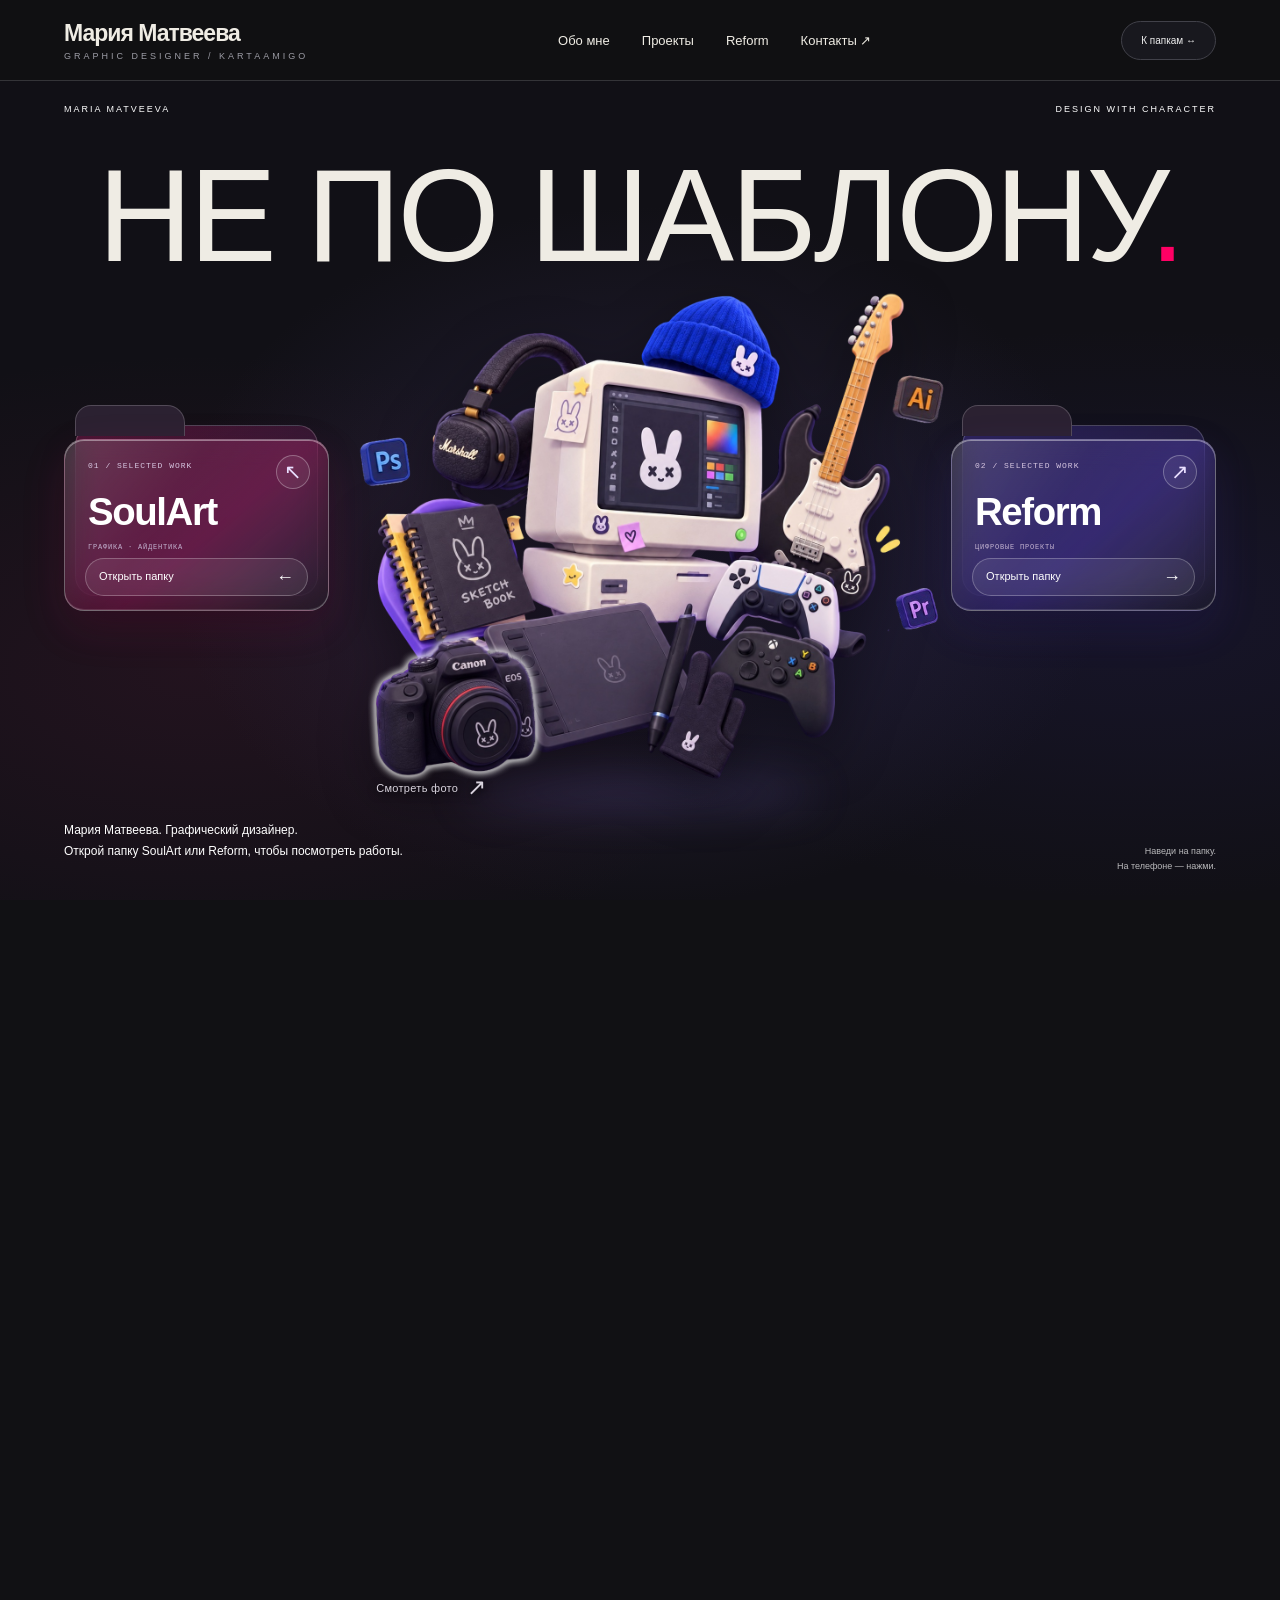
==== index.html @ fe03c1bf "Save portfolio prototype and documented work in progress" ====
<!doctype html><html lang="ru"><meta charset="utf-8"><meta name="viewport" content="width=device-width,initial-scale=1"><meta http-equiv="refresh" content="0;url=personal-portfolio-concept/folders.html"><title>Мария Матвеева - портфолио в процессе</title><a href="personal-portfolio-concept/folders.html">Открыть портфолио</a></html>
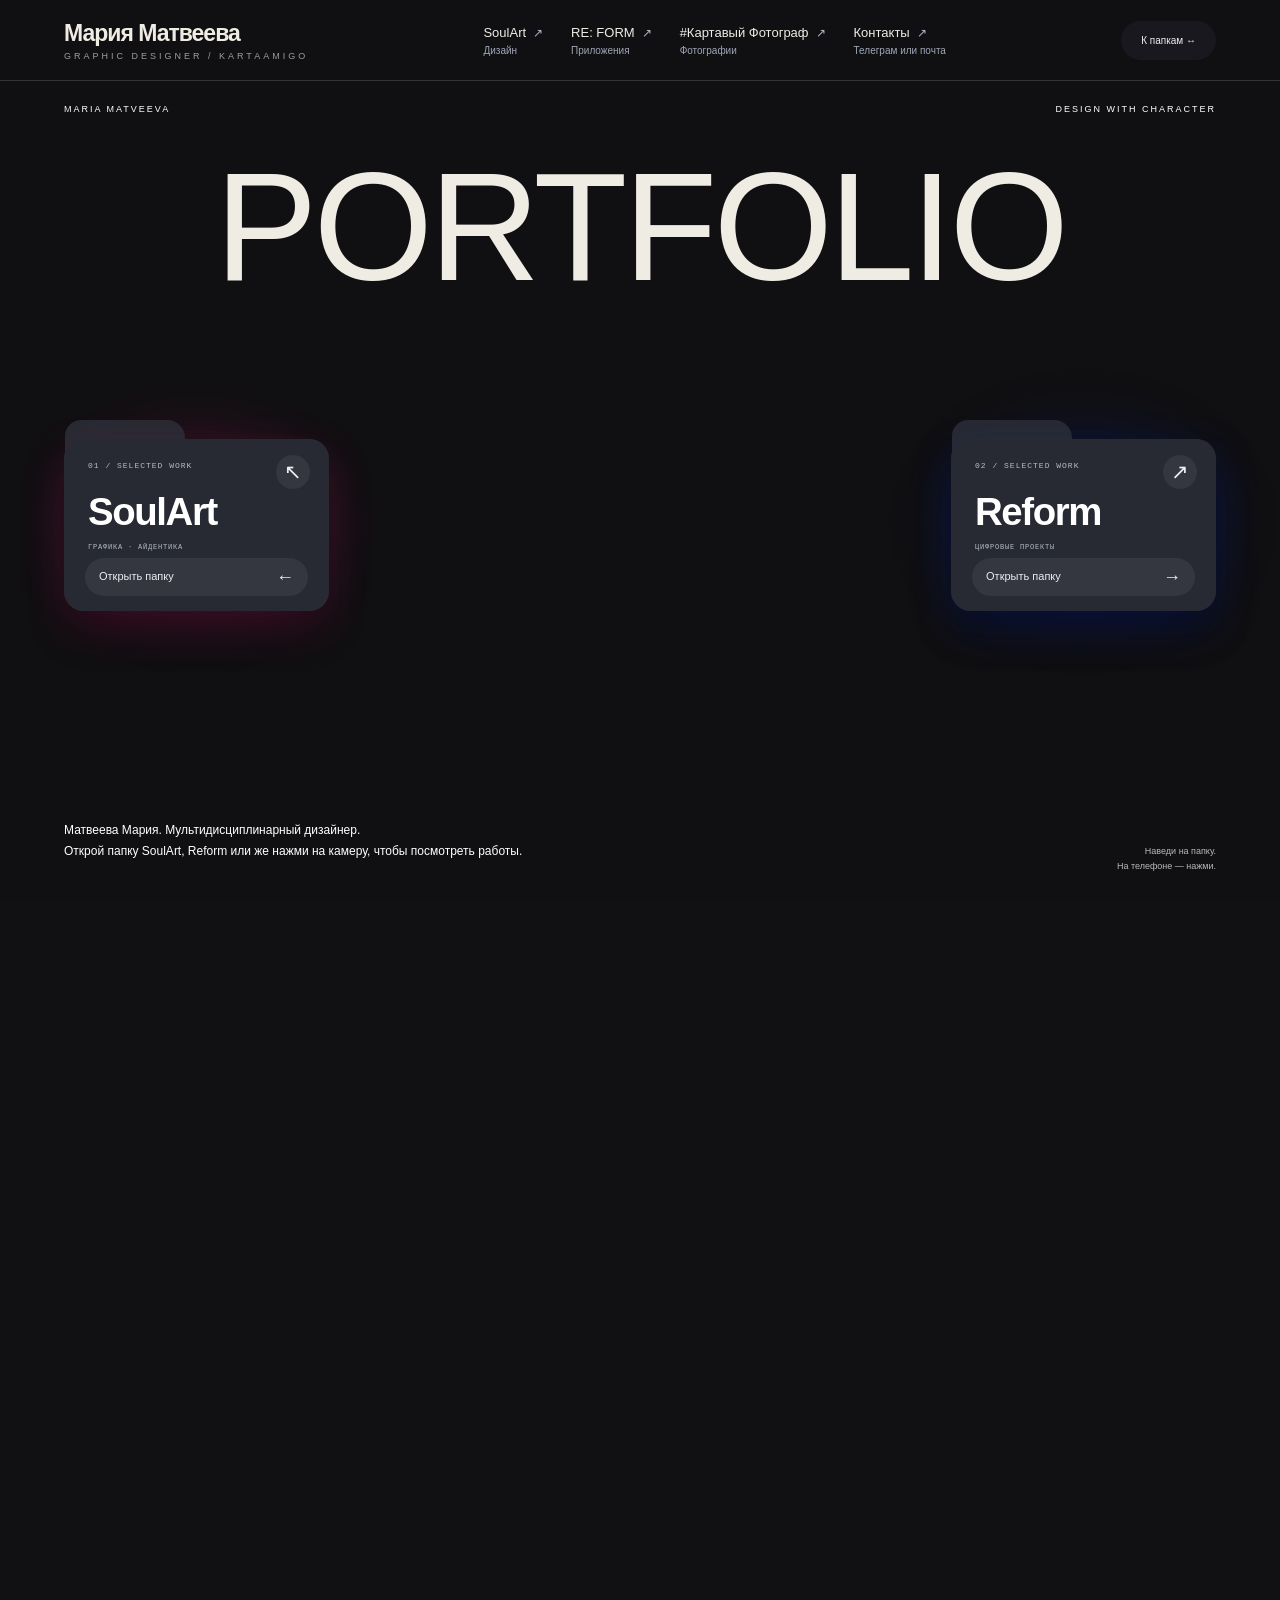
==== commit b27bea9b: "Publish current portfolio with SoulArt, Reform and photography" ====
--- a/index.html
+++ b/index.html
@@ -1 +1 @@
-<!doctype html><html lang="ru"><meta charset="utf-8"><meta name="viewport" content="width=device-width,initial-scale=1"><meta http-equiv="refresh" content="0;url=personal-portfolio-concept/folders.html"><title>Мария Матвеева - портфолио в процессе</title><a href="personal-portfolio-concept/folders.html">Открыть портфолио</a></html>+<!doctype html><html lang="ru"><meta charset="utf-8"><meta name="viewport" content="width=device-width,initial-scale=1"><meta http-equiv="refresh" content="0;url=personal-portfolio-concept/folders.html"><title>Матвеева Мария — портфолио</title><a href="personal-portfolio-concept/folders.html">Открыть портфолио</a></html>
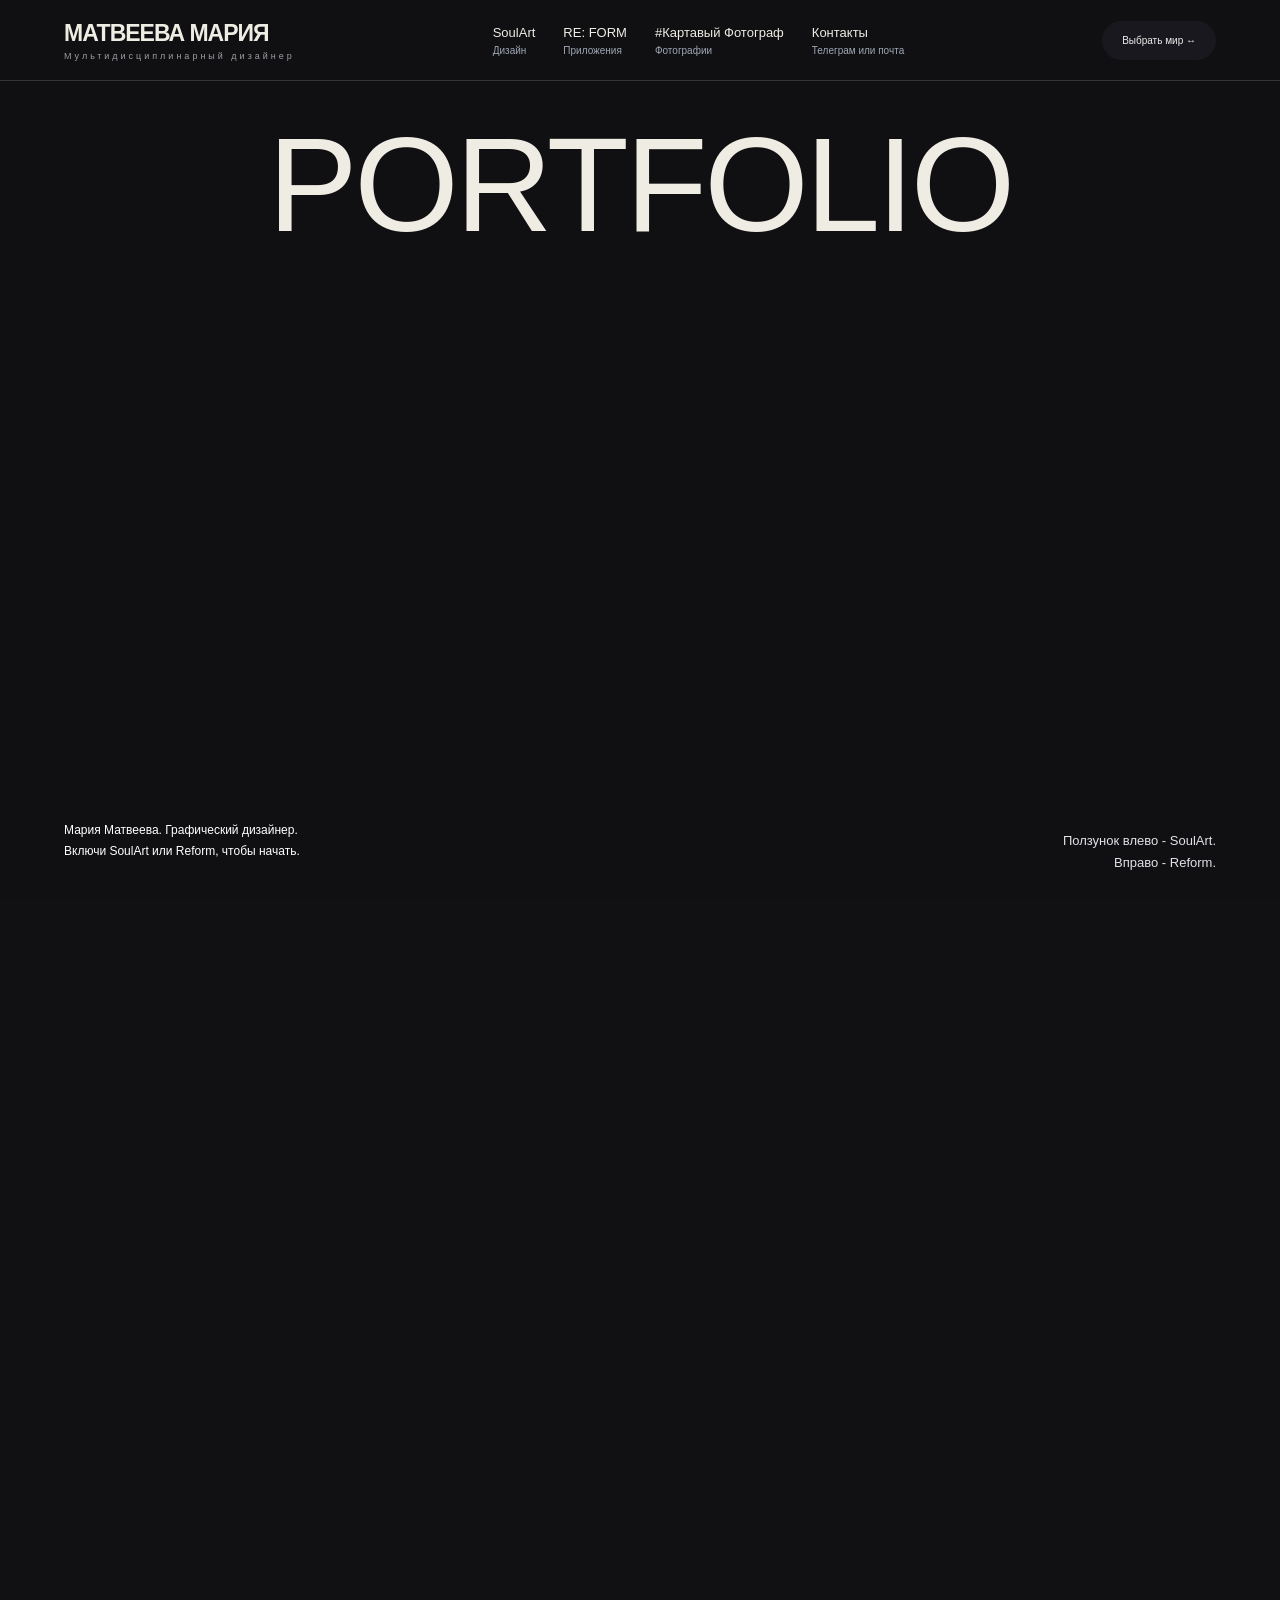
==== commit 92ec3ea0: "Add more Behance works and refine photo layout, link styling, and punctuation" ====
--- a/index.html
+++ b/index.html
@@ -1 +1 @@
-<!doctype html><html lang="ru"><meta charset="utf-8"><meta name="viewport" content="width=device-width,initial-scale=1"><meta http-equiv="refresh" content="0;url=personal-portfolio-concept/folders.html"><title>Матвеева Мария — портфолио</title><a href="personal-portfolio-concept/folders.html">Открыть портфолио</a></html>+<!doctype html><html lang="ru"><meta charset="utf-8"><meta name="viewport" content="width=device-width,initial-scale=1"><meta http-equiv="refresh" content="0;url=personal-portfolio-concept/folders.html"><title>Матвеева Мария - портфолио</title><a href="personal-portfolio-concept/folders.html">Открыть портфолио</a></html>
